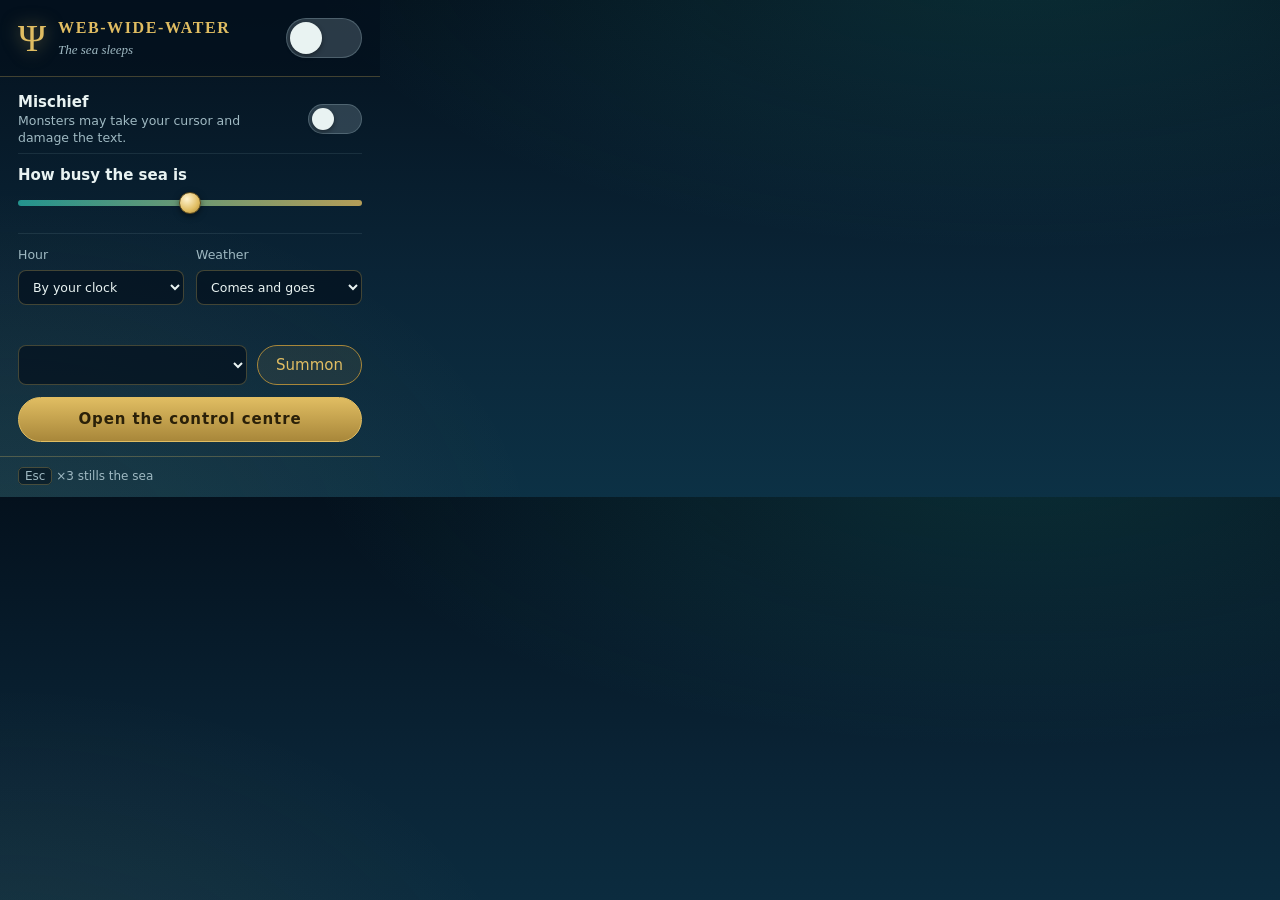
==== popup/popup.html @ 53a3d2f7 "Web-Wide-Water: a living sea over any web page A Manifest V3 Chrome extension with no build step and" ====
<!doctype html>
<html lang="en">
<head>
  <meta charset="utf-8">
  <title>Web-Wide-Water</title>
  <link rel="stylesheet" href="../control/theme.css">
  <link rel="stylesheet" href="popup.css">
</head>
<body>
  <header>
    <span class="trident">&Psi;</span>
    <div class="title">
      <h1>Web-Wide-Water</h1>
      <p id="status" class="lede">The sea sleeps</p>
    </div>
    <label class="switch grand" title="Raise or still the sea, everywhere"><input type="checkbox" id="on"><span></span></label>
  </header>

  <main>
    <div id="site-row" class="row" hidden>
      <span class="what"><b>On this site</b><small id="host"></small></span>
      <label class="switch"><input type="checkbox" id="site"><span></span></label>
    </div>
    <p id="no-page" class="hint" hidden>The sea cannot reach this page (browser pages and the Web Store are beyond it). If you have only just installed or reloaded, refresh the tab.</p>

    <div class="row">
      <span class="what"><b>Mischief</b><small>Monsters may take your cursor and damage the text.</small></span>
      <label class="switch"><input type="checkbox" id="mischief"><span></span></label>
    </div>

    <label class="dial">
      <span class="top"><b>How busy the sea is</b><output id="busy-out"></output></span>
      <input type="range" id="busy" min="0" max="100" step="1">
    </label>

    <div class="pair">
      <label>Hour
        <select id="sky"><option value="auto">By your clock</option><option value="day">Day</option><option value="dusk">Dusk</option><option value="night">Night</option></select>
      </label>
      <label>Weather
        <select id="weather"><option value="auto">Comes and goes</option><option value="clear">Clear</option><option value="swell">Swell</option><option value="rain">Rain</option><option value="fog">Fog</option><option value="storm">Storm</option></select>
      </label>
    </div>
    <p id="now" class="hint"></p>

    <div class="summon">
      <select id="who" aria-label="Creature to summon"></select>
      <button id="summon">Summon</button>
    </div>

    <button id="open" class="decree">Open the control centre</button>
  </main>

  <footer>
    <span><kbd>Esc</kbd> ×3 stills the sea</span>
    <span id="perf"></span>
  </footer>

  <script src="popup.js"></script>
</body>
</html>
---- control/theme.css ----
/* The look shared by the quick popup and the control centre: the sea god's own
   instruments. Deep water, bronze and gold, carved lettering. */
:root {
  --abyss: #04111d;
  --deep: #0a2436;
  --tide: #0f3a52;
  --foam: #e9f3f2;
  --mist: #9fb9c2;
  --gold: #e0bd62;
  --gold-dim: #a8873a;
  --bronze: rgba(224, 189, 98, .28);
  --glass: rgba(10, 36, 54, .72);
  --sea: #2ec4b6;
  --danger: #e2685a;
}
* { box-sizing: border-box; }
body {
  margin: 0; color: var(--foam);
  font: 15px/1.5 "Segoe UI", system-ui, -apple-system, Roboto, sans-serif;
  background:
    radial-gradient(1200px 500px at 80% -10%, rgba(46, 196, 182, .16), transparent 60%),
    radial-gradient(900px 600px at 0% 110%, rgba(224, 189, 98, .08), transparent 60%),
    linear-gradient(180deg, var(--abyss), var(--deep) 55%, #0c3145);
  background-attachment: fixed;
}
h1, h2, h3, .carved { font-family: Georgia, "Times New Roman", serif; font-weight: 700; letter-spacing: .14em; text-transform: uppercase; color: var(--gold); margin: 0; }
h1 { font-size: 22px; }
h2 { font-size: 17px; }
h3 { font-size: 12px; letter-spacing: .18em; color: var(--gold-dim); margin: 22px 0 8px; }
.trident { font-family: Georgia, serif; font-size: 1.5em; color: var(--gold); line-height: 1; text-shadow: 0 0 18px rgba(224, 189, 98, .5); }
p { margin: 0; }
.lede { color: var(--mist); font-style: italic; font-family: Georgia, serif; }
.hint { color: var(--mist); font-size: 13px; margin-top: 4px; }

.panel { background: var(--glass); border: 1px solid var(--bronze); border-radius: 14px; padding: 20px 22px; box-shadow: 0 14px 40px rgba(0, 0, 0, .35), inset 0 1px 0 rgba(255, 255, 255, .05); }
.row { display: flex; align-items: center; justify-content: space-between; gap: 16px; min-height: 46px; padding: 6px 0; border-bottom: 1px solid rgba(159, 185, 194, .12); }
.row:last-child { border-bottom: 0; }
.row .what { flex: 1; min-width: 0; }
.row .what b { font-weight: 600; }
.row .what small { display: block; color: var(--mist); font-size: 12.5px; line-height: 1.35; }

/* big, easy switches */
.switch { position: relative; display: inline-block; width: 54px; height: 30px; flex: none; cursor: pointer; }
.switch input { position: absolute; inset: 0; opacity: 0; margin: 0; cursor: pointer; }
.switch span { position: absolute; inset: 0; border-radius: 30px; background: rgba(159, 185, 194, .25); border: 1px solid rgba(159, 185, 194, .3); transition: background .2s, border-color .2s; }
.switch span::after { content: ""; position: absolute; left: 3px; top: 3px; width: 22px; height: 22px; border-radius: 50%; background: var(--foam); box-shadow: 0 2px 5px rgba(0, 0, 0, .4); transition: transform .2s; }
.switch input:checked + span { background: linear-gradient(90deg, var(--gold-dim), var(--gold)); border-color: var(--gold); }
.switch input:checked + span::after { transform: translateX(24px); }
.switch input:focus-visible + span { outline: 2px solid var(--sea); outline-offset: 2px; }
.switch.grand { width: 76px; height: 40px; }
.switch.grand span::after { width: 32px; height: 32px; }
.switch.grand input:checked + span::after { transform: translateX(36px); }

/* dials */
.dial { display: block; padding: 10px 0; border-bottom: 1px solid rgba(159, 185, 194, .12); }
.dial:last-child { border-bottom: 0; }
.dial .top { display: flex; justify-content: space-between; align-items: baseline; gap: 12px; }
.dial .top b { font-weight: 600; }
.dial output { color: var(--gold); font-variant-numeric: tabular-nums; font-size: 13.5px; min-width: 64px; text-align: right; }
.dial small { display: block; color: var(--mist); font-size: 12.5px; }
.dial .ends { display: flex; justify-content: space-between; font-size: 11.5px; color: var(--mist); }
input[type="range"] { -webkit-appearance: none; appearance: none; width: 100%; height: 26px; background: transparent; margin: 4px 0 0; cursor: pointer; }
input[type="range"]::-webkit-slider-runnable-track { height: 6px; border-radius: 6px; background: linear-gradient(90deg, rgba(46, 196, 182, .7), rgba(224, 189, 98, .8)); }
input[type="range"]::-webkit-slider-thumb { -webkit-appearance: none; width: 22px; height: 22px; margin-top: -8px; border-radius: 50%; background: radial-gradient(circle at 35% 30%, #fff3cf, var(--gold) 60%, var(--gold-dim)); border: 1px solid #5e4a1c; box-shadow: 0 2px 6px rgba(0, 0, 0, .5); }
input[type="range"]:focus-visible { outline: 2px solid var(--sea); outline-offset: 2px; border-radius: 6px; }

select, input[type="text"], input[type="number"] {
  font: inherit; color: var(--foam); background: rgba(4, 17, 29, .7); border: 1px solid var(--bronze); border-radius: 8px; padding: 8px 10px; min-width: 170px;
}
select:focus-visible, input:focus-visible, button:focus-visible { outline: 2px solid var(--sea); outline-offset: 2px; }
option { background: var(--deep); color: var(--foam); }
input[type="color"] { width: 54px; height: 36px; padding: 0; border: 1px solid var(--bronze); border-radius: 8px; background: transparent; cursor: pointer; }

button { font: inherit; cursor: pointer; color: var(--gold); background: rgba(224, 189, 98, .08); border: 1px solid var(--gold-dim); border-radius: 999px; padding: 8px 18px; transition: background .15s, color .15s; }
button:hover:not(:disabled) { background: var(--gold); color: #2a2009; }
button:disabled { opacity: .4; cursor: default; }
button.decree { background: linear-gradient(180deg, var(--gold), var(--gold-dim)); color: #2a2009; font-weight: 700; letter-spacing: .06em; border-color: var(--gold); padding: 10px 26px; }
button.decree:hover:not(:disabled) { filter: brightness(1.1); }
button.quiet { border-color: rgba(159, 185, 194, .4); color: var(--mist); background: transparent; }
button.quiet:hover:not(:disabled) { background: rgba(159, 185, 194, .2); color: var(--foam); }

.wave { height: 10px; margin: 14px 0; opacity: .5; background: radial-gradient(circle at 10px -4px, transparent 9px, var(--gold-dim) 10px, transparent 11px) 0 0 / 20px 10px repeat-x; }
kbd { font: inherit; font-size: 12px; padding: 1px 6px; border: 1px solid var(--bronze); border-radius: 5px; background: rgba(4, 17, 29, .6); }
[hidden] { display: none !important; }
---- popup/popup.css ----
/* The quick panel: only what you reach for often, with room to hit it.
   Everything else lives in the control centre. The look is in control/theme.css. */
body { width: 380px; background-attachment: scroll; }
header { display: flex; align-items: center; gap: 12px; padding: 16px 18px; border-bottom: 1px solid var(--bronze); background: rgba(4, 17, 29, .7); }
header .trident { font-size: 38px; }
header .title { flex: 1; min-width: 0; }
header h1 { font-size: 16px; letter-spacing: .1em; }
header .lede { font-size: 13px; }
main { padding: 8px 18px 14px; }
.pair { display: grid; grid-template-columns: 1fr 1fr; gap: 12px; padding: 12px 0 4px; }
.pair label { display: flex; flex-direction: column; gap: 5px; font-size: 12.5px; color: var(--mist); }
.pair select { min-width: 0; width: 100%; }
.summon { display: flex; gap: 10px; padding: 14px 0 12px; }
.summon select { flex: 1; min-width: 0; }
#open { width: 100%; }
#now { min-height: 18px; }
footer { display: flex; justify-content: space-between; gap: 8px; padding: 10px 18px 12px; font-size: 12px; color: var(--mist); border-top: 1px solid var(--bronze); }
body.off main > *:not(#open):not(#no-page) { opacity: .5; }
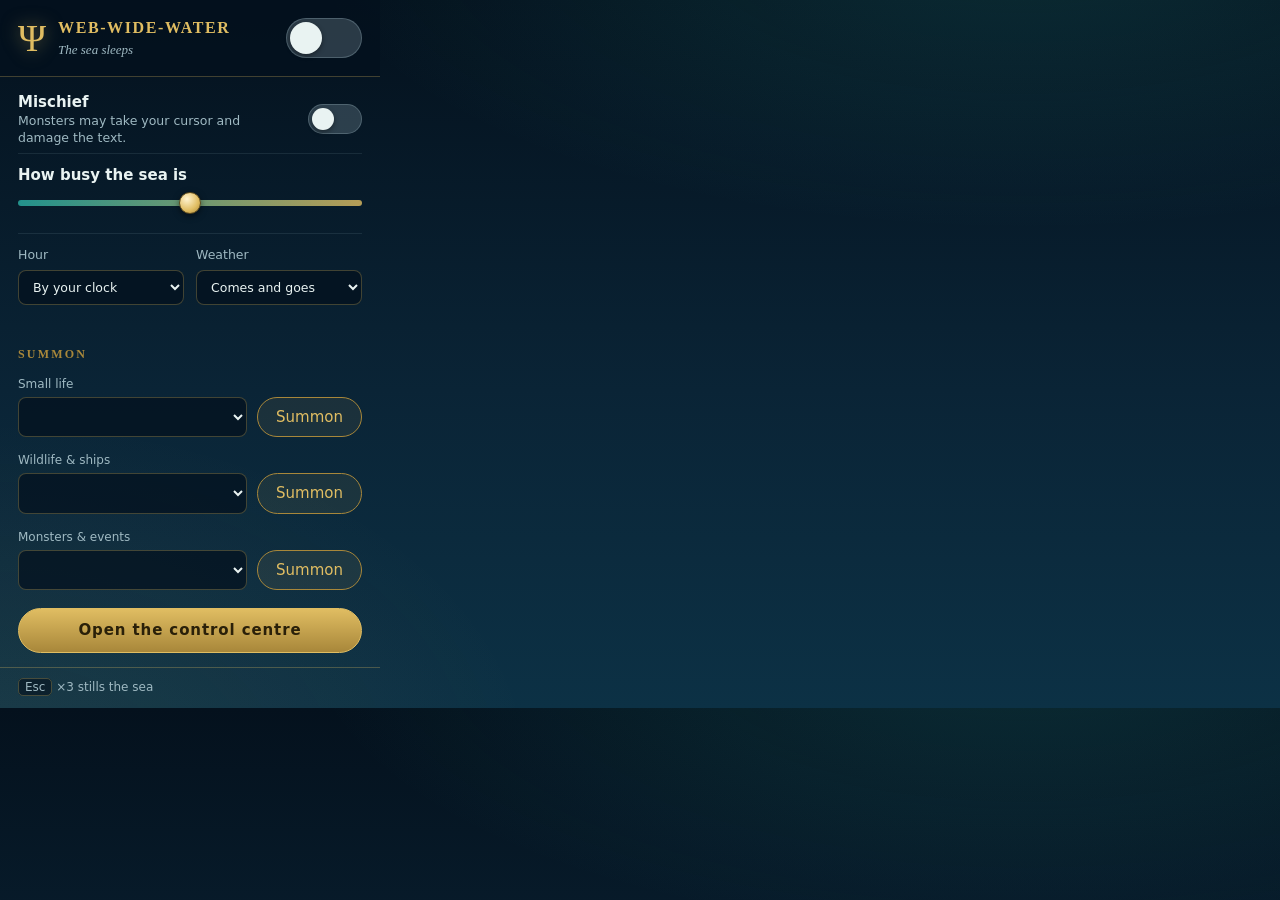
==== commit a8175e6b: "Version 0.2.0: smoother champion, reliable events, lighter water Co-Authored-By: Claude Opus 5.5 <no" ====
--- a/popup/popup.html
+++ b/popup/popup.html
@@ -43,9 +43,26 @@
     </div>
     <p id="now" class="hint"></p>
 
-    <div class="summon">
-      <select id="who" aria-label="Creature to summon"></select>
-      <button id="summon">Summon</button>
+    <div id="champ-row" class="row" hidden>
+      <span class="what"><b>Champion follows my cursor</b><small>Or roams freely. <kbd>Alt</kbd>+<kbd>Shift</kbd>+<kbd>C</kbd> on any page.</small></span>
+      <label class="switch"><input type="checkbox" id="follow"><span></span></label>
+    </div>
+
+    <h3 class="summon-title">Summon</h3>
+    <div class="summon" data-group="small">
+      <span class="tier">Small life</span>
+      <select aria-label="Small life to summon"></select>
+      <button>Summon</button>
+    </div>
+    <div class="summon" data-group="medium">
+      <span class="tier">Wildlife &amp; ships</span>
+      <select aria-label="Wildlife or ships to summon"></select>
+      <button>Summon</button>
+    </div>
+    <div class="summon" data-group="big">
+      <span class="tier">Monsters &amp; events</span>
+      <select aria-label="Monster or event to summon"></select>
+      <button>Summon</button>
     </div>
 
     <button id="open" class="decree">Open the control centre</button>
--- a/popup/popup.css
+++ b/popup/popup.css
@@ -10,9 +10,14 @@
 .pair { display: grid; grid-template-columns: 1fr 1fr; gap: 12px; padding: 12px 0 4px; }
 .pair label { display: flex; flex-direction: column; gap: 5px; font-size: 12.5px; color: var(--mist); }
 .pair select { min-width: 0; width: 100%; }
-.summon { display: flex; gap: 10px; padding: 14px 0 12px; }
-.summon select { flex: 1; min-width: 0; }
-#open { width: 100%; }
+.summon-title { margin: 14px 0 6px; }
+.summon { display: grid; grid-template-columns: 1fr auto; grid-template-rows: auto auto; column-gap: 10px; row-gap: 4px; padding: 6px 0 8px; }
+.summon .tier { grid-column: 1 / -1; font-size: 12px; color: var(--mist); }
+.summon select { min-width: 0; width: 100%; }
+.summon button { min-width: 104px; }
+.summon button.done { background: var(--sea); border-color: var(--sea); color: #04111d; }
+.summon button.nope { border-color: var(--danger); color: var(--danger); }
+#open { width: 100%; margin-top: 10px; }
 #now { min-height: 18px; }
 footer { display: flex; justify-content: space-between; gap: 8px; padding: 10px 18px 12px; font-size: 12px; color: var(--mist); border-top: 1px solid var(--bronze); }
 body.off main > *:not(#open):not(#no-page) { opacity: .5; }
